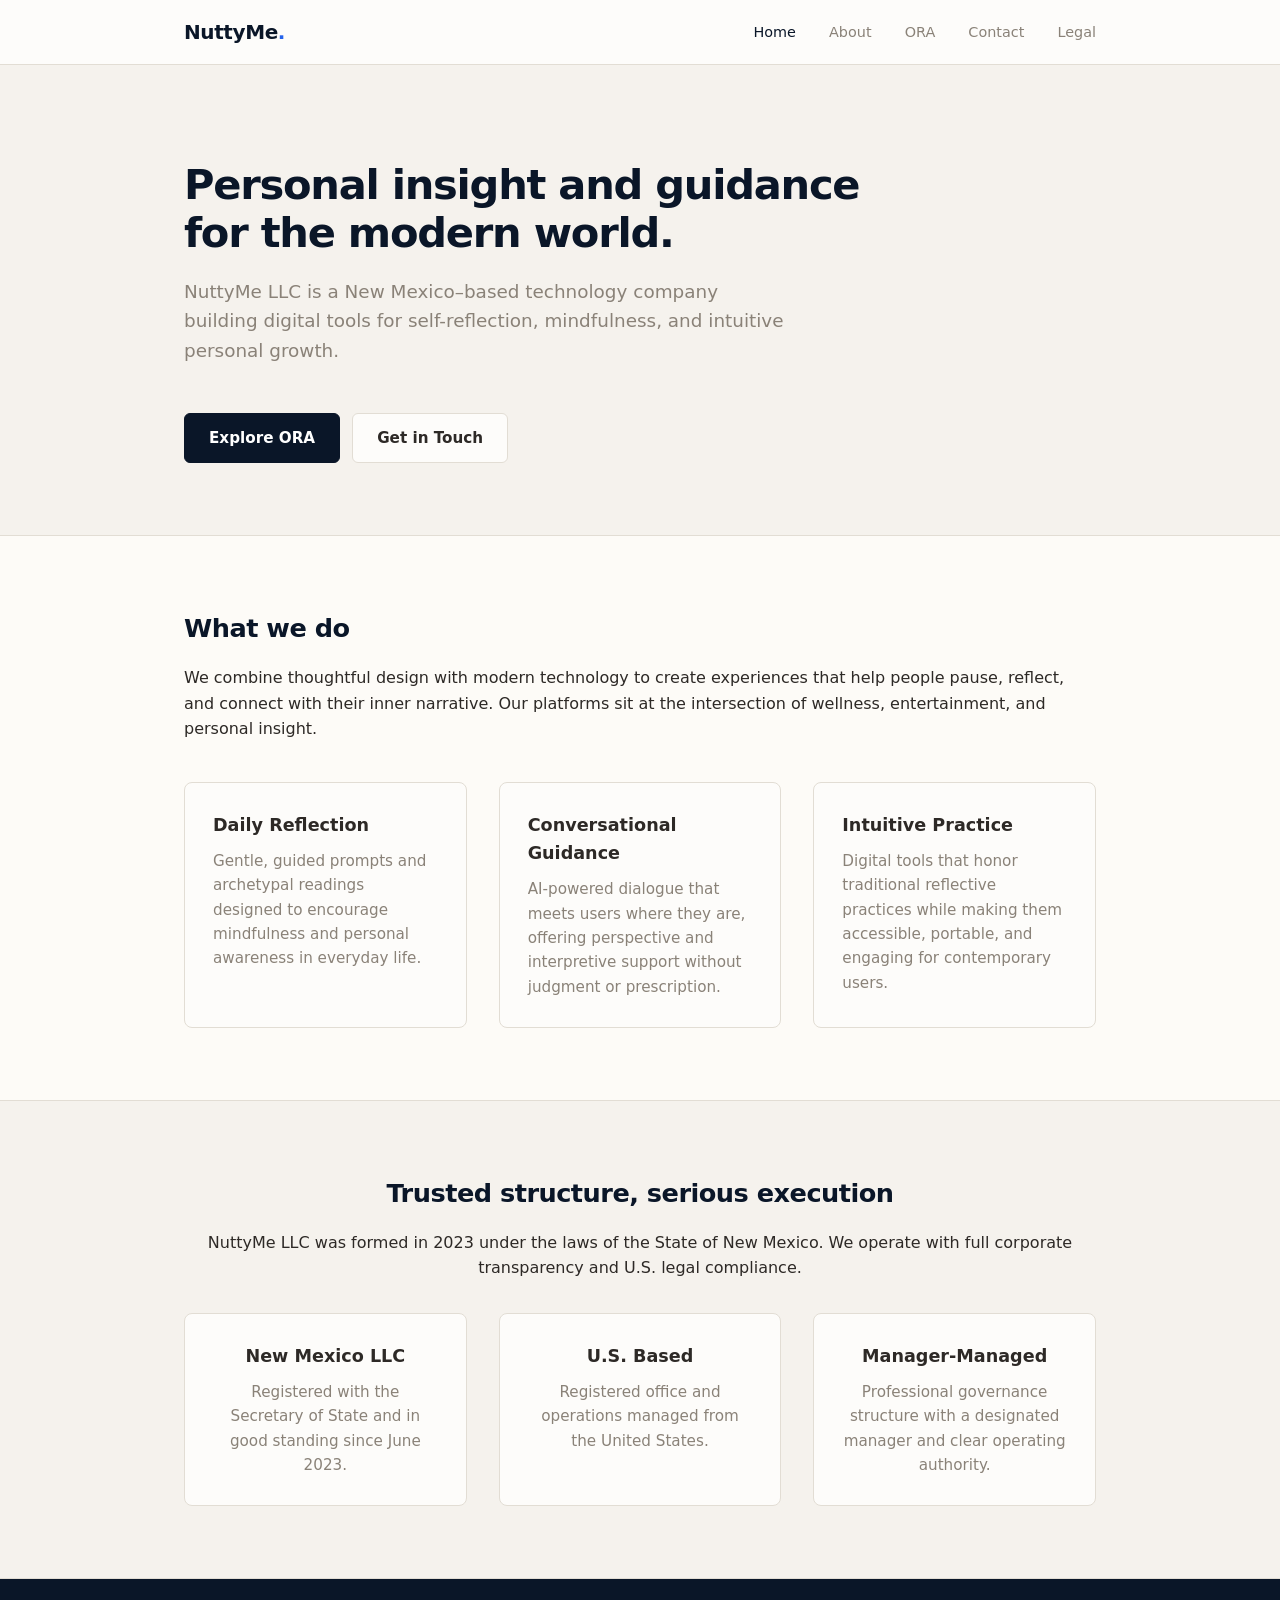
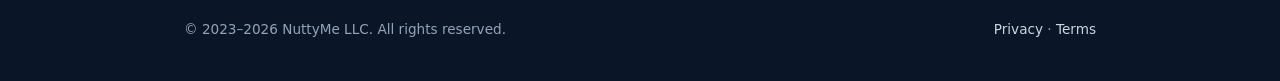
==== index.html @ 8d06dc10 "Correct positioning: ORA is a tarot and self-reflection app, not EdTech" ====
<!DOCTYPE html>
<html lang="en">
<head>
  <meta charset="UTF-8" />
  <meta name="viewport" content="width=device-width, initial-scale=1.0" />
  <title>NuttyMe LLC — Wellness &amp; Personal Insight Technology</title>
  <meta name="description" content="NuttyMe LLC develops digital wellness and personal insight platforms. Founded 2023 in New Mexico, USA." />
  <link rel="stylesheet" href="style.css" />
</head>
<body>
  <header>
    <div class="container">
      <a href="index.html" class="logo">NuttyMe<span>.</span></a>
      <nav>
        <a href="index.html" class="active">Home</a>
        <a href="about.html">About</a>
        <a href="ora.html">ORA</a>
        <a href="contact.html">Contact</a>
        <a href="legal.html">Legal</a>
      </nav>
    </div>
  </header>

  <section class="hero">
    <div class="container">
      <h1>Personal insight and guidance for the modern world.</h1>
      <p class="lead">NuttyMe LLC is a New Mexico–based technology company building digital tools for self-reflection, mindfulness, and intuitive personal growth.</p>
      <div class="cta">
        <a href="ora.html" class="btn btn-primary">Explore ORA</a>
        <a href="contact.html" class="btn btn-secondary">Get in Touch</a>
      </div>
    </div>
  </section>

  <section>
    <div class="container">
      <h2>What we do</h2>
      <p>We combine thoughtful design with modern technology to create experiences that help people pause, reflect, and connect with their inner narrative. Our platforms sit at the intersection of wellness, entertainment, and personal insight.</p>
      <div class="grid-3">
        <div class="card">
          <h3>Daily Reflection</h3>
          <p>Gentle, guided prompts and archetypal readings designed to encourage mindfulness and personal awareness in everyday life.</p>
        </div>
        <div class="card">
          <h3>Conversational Guidance</h3>
          <p>AI-powered dialogue that meets users where they are, offering perspective and interpretive support without judgment or prescription.</p>
        </div>
        <div class="card">
          <h3>Intuitive Practice</h3>
          <p>Digital tools that honor traditional reflective practices while making them accessible, portable, and engaging for contemporary users.</p>
        </div>
      </div>
    </div>
  </section>

  <section class="alt">
    <div class="container">
      <h2 class="text-center">Trusted structure, serious execution</h2>
      <p class="text-center">NuttyMe LLC was formed in 2023 under the laws of the State of New Mexico. We operate with full corporate transparency and U.S. legal compliance.</p>
      <div class="grid-3 mt-4">
        <div class="card text-center">
          <h3>New Mexico LLC</h3>
          <p>Registered with the Secretary of State and in good standing since June 2023.</p>
        </div>
        <div class="card text-center">
          <h3>U.S. Based</h3>
          <p>Registered office and operations managed from the United States.</p>
        </div>
        <div class="card text-center">
          <h3>Manager-Managed</h3>
          <p>Professional governance structure with a designated manager and clear operating authority.</p>
        </div>
      </div>
    </div>
  </section>

  <footer>
    <div class="container">
      <span>© 2023–2026 NuttyMe LLC. All rights reserved.</span>
      <span>
        <a href="legal.html">Privacy</a> · <a href="legal.html#terms">Terms</a>
      </span>
    </div>
  </footer>
</body>
</html>
---- style.css ----
/* NuttyMe LLC — Corporate Styles */
:root {
  --navy: #0a1628;
  --slate: #2d2926;
  --muted: #8a8278;
  --light: #f5f2ed;
  --border: #e2ddd4;
  --accent: #2563eb;
  --max-width: 960px;
}

* { box-sizing: border-box; margin: 0; padding: 0; }

html { scroll-behavior: smooth; }

body {
  font-family: system-ui, -apple-system, BlinkMacSystemFont, "Segoe UI", Roboto, sans-serif;
  color: var(--slate);
  line-height: 1.6;
  background: #fdfbf7;
}

.container {
  max-width: var(--max-width);
  margin: 0 auto;
  padding: 0 24px;
}

/* Header */
header {
  border-bottom: 1px solid var(--border);
  background: #fdfcfa;
  position: sticky;
  top: 0;
  z-index: 100;
}

header .container {
  display: flex;
  align-items: center;
  justify-content: space-between;
  height: 64px;
}

.logo {
  font-weight: 700;
  font-size: 1.25rem;
  color: var(--navy);
  letter-spacing: -0.02em;
  text-decoration: none;
}

.logo span { color: var(--accent); }

nav a {
  margin-left: 28px;
  text-decoration: none;
  color: var(--muted);
  font-size: 0.9rem;
  font-weight: 500;
  transition: color 0.2s;
}

nav a:hover, nav a.active { color: var(--navy); }

/* Hero */
.hero {
  padding: 96px 0 72px;
  background: var(--light);
  border-bottom: 1px solid var(--border);
}

.hero h1 {
  font-size: 2.6rem;
  font-weight: 800;
  color: var(--navy);
  line-height: 1.15;
  letter-spacing: -0.03em;
  max-width: 720px;
}

.hero p.lead {
  font-size: 1.15rem;
  color: var(--muted);
  margin-top: 20px;
  max-width: 600px;
}

.hero .cta {
  margin-top: 32px;
  display: inline-flex;
  gap: 12px;
}

.btn {
  display: inline-block;
  padding: 12px 24px;
  border-radius: 6px;
  font-size: 0.95rem;
  font-weight: 600;
  text-decoration: none;
  transition: all 0.2s;
  border: 1px solid transparent;
  cursor: pointer;
}

.btn-primary {
  background: var(--navy);
  color: #fff;
  border-color: var(--navy);
}

.btn-primary:hover { background: var(--slate); border-color: var(--slate); }

.btn-secondary {
  background: #fdfcfa;
  color: var(--slate);
  border-color: var(--border);
}

.btn-secondary:hover { border-color: var(--muted); }

/* Sections */
section { padding: 72px 0; }

section.alt { background: var(--light); border-top: 1px solid var(--border); border-bottom: 1px solid var(--border); }

h2 {
  font-size: 1.6rem;
  font-weight: 700;
  color: var(--navy);
  margin-bottom: 16px;
  letter-spacing: -0.02em;
}

h3 {
  font-size: 1.1rem;
  font-weight: 600;
  color: var(--slate);
  margin-bottom: 8px;
}

p { margin-bottom: 16px; color: var(--slate); }

/* Grid */
.grid-3 {
  display: grid;
  grid-template-columns: repeat(auto-fit, minmax(260px, 1fr));
  gap: 32px;
  margin-top: 40px;
}

.card {
  background: #fdfcfa;
  border: 1px solid var(--border);
  border-radius: 8px;
  padding: 28px;
}

.card h3 { margin-bottom: 10px; }

.card p { font-size: 0.95rem; color: var(--muted); margin-bottom: 0; }

/* About / Legal details */
.detail-row {
  display: flex;
  justify-content: space-between;
  padding: 14px 0;
  border-bottom: 1px solid var(--border);
  font-size: 0.95rem;
}

.detail-row:last-child { border-bottom: none; }

.detail-row .label { color: var(--muted); font-weight: 500; }

.detail-row .value { color: var(--slate); font-weight: 600; text-align: right; }

/* Lists */
ul.clean { list-style: none; padding: 0; }
ul.clean li {
  padding: 10px 0;
  border-bottom: 1px solid var(--border);
  font-size: 0.95rem;
}
ul.clean li:last-child { border-bottom: none; }

/* Contact */
.contact-grid {
  display: grid;
  grid-template-columns: 1fr 1fr;
  gap: 48px;
  margin-top: 32px;
}

@media (max-width: 640px) {
  .contact-grid { grid-template-columns: 1fr; }
  .hero h1 { font-size: 2rem; }
  nav a { margin-left: 16px; font-size: 0.85rem; }
}

.contact-block h3 { margin-bottom: 6px; }
.contact-block p { margin-bottom: 4px; font-size: 0.95rem; color: var(--muted); }

form label {
  display: block;
  font-size: 0.85rem;
  font-weight: 600;
  color: var(--slate);
  margin-bottom: 6px;
  margin-top: 16px;
}

form input,
form textarea {
  width: 100%;
  padding: 10px 12px;
  border: 1px solid var(--border);
  border-radius: 6px;
  font-family: inherit;
  font-size: 0.95rem;
  color: var(--slate);
}

form input:focus,
form textarea:focus {
  outline: none;
  border-color: var(--accent);
}

form button { margin-top: 20px; }

/* Legal */
.legal-nav {
  display: flex;
  gap: 24px;
  margin-bottom: 32px;
  border-bottom: 1px solid var(--border);
  padding-bottom: 12px;
}

.legal-nav a {
  text-decoration: none;
  color: var(--muted);
  font-weight: 500;
  font-size: 0.95rem;
}

.legal-nav a:hover, .legal-nav a.active { color: var(--navy); }

.legal-section { margin-bottom: 48px; }
.legal-section h3 { font-size: 1.2rem; margin-bottom: 12px; }
.legal-section p, .legal-section li { font-size: 0.92rem; color: var(--slate); }
.legal-section ul { padding-left: 20px; margin-bottom: 16px; }
.legal-section ul li { margin-bottom: 8px; }

/* Footer */
footer {
  background: var(--navy);
  color: #94a3b8;
  padding: 40px 0;
  font-size: 0.85rem;
}

footer .container {
  display: flex;
  justify-content: space-between;
  align-items: center;
  flex-wrap: wrap;
  gap: 12px;
}

footer a { color: #cbd5e1; text-decoration: none; }
footer a:hover { color: #fff; }

/* Utility */
.text-center { text-align: center; }
.mt-2 { margin-top: 16px; }
.mt-4 { margin-top: 32px; }
.mb-2 { margin-bottom: 16px; }
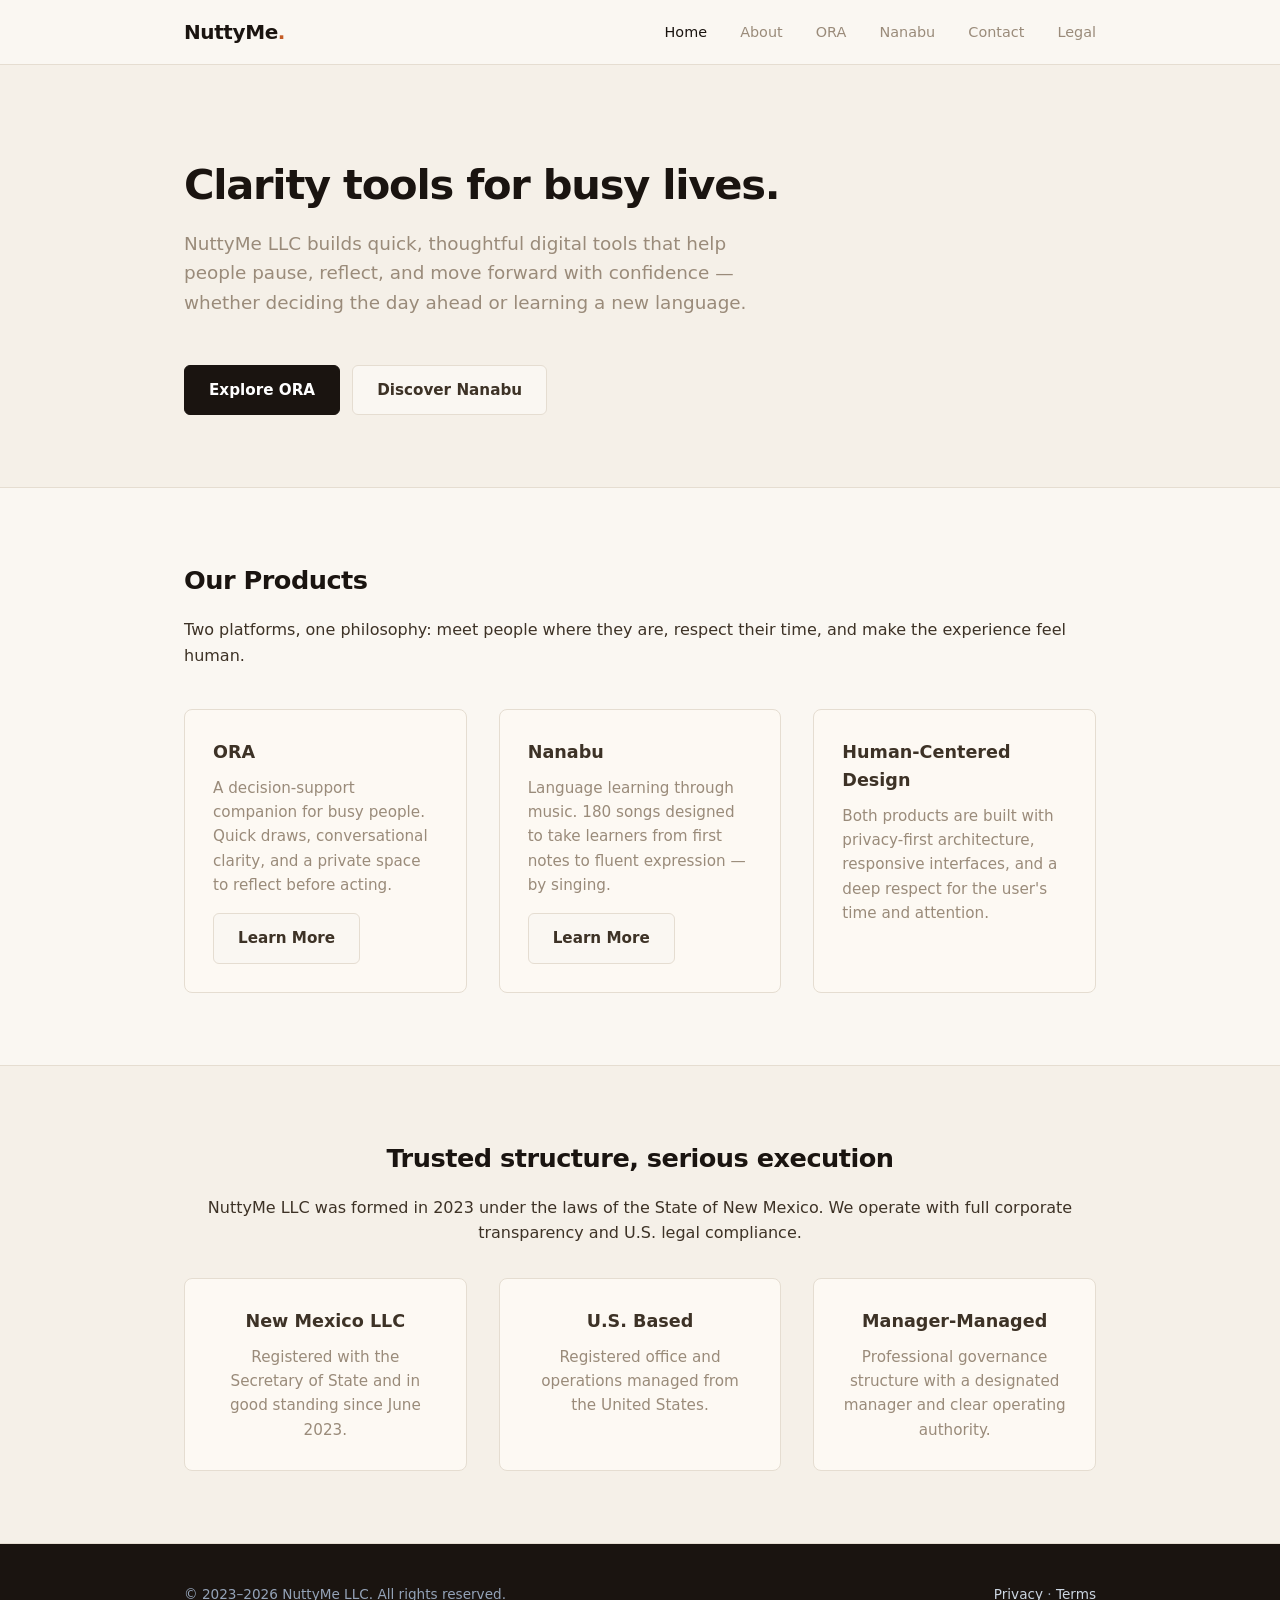
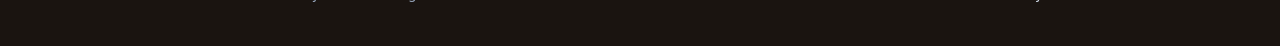
==== commit ebe92ddd: "Add Nanabu, reposition ORA as decision support, warm palette" ====
--- a/index.html
+++ b/index.html
@@ -3,8 +3,8 @@
 <head>
   <meta charset="UTF-8" />
   <meta name="viewport" content="width=device-width, initial-scale=1.0" />
-  <title>NuttyMe LLC — Wellness &amp; Personal Insight Technology</title>
-  <meta name="description" content="NuttyMe LLC develops digital wellness and personal insight platforms. Founded 2023 in New Mexico, USA." />
+  <title>NuttyMe LLC — Clarity &amp; Language Tools</title>
+  <meta name="description" content="NuttyMe LLC builds ORA, a quick decision-support app, and Nanabu, a language-learning platform powered by music." />
   <link rel="stylesheet" href="style.css" />
 </head>
 <body>
@@ -15,6 +15,7 @@
         <a href="index.html" class="active">Home</a>
         <a href="about.html">About</a>
         <a href="ora.html">ORA</a>
+        <a href="nanabu.html">Nanabu</a>
         <a href="contact.html">Contact</a>
         <a href="legal.html">Legal</a>
       </nav>
@@ -23,31 +24,33 @@
 
   <section class="hero">
     <div class="container">
-      <h1>Personal insight and guidance for the modern world.</h1>
-      <p class="lead">NuttyMe LLC is a New Mexico–based technology company building digital tools for self-reflection, mindfulness, and intuitive personal growth.</p>
+      <h1>Clarity tools for busy lives.</h1>
+      <p class="lead">NuttyMe LLC builds quick, thoughtful digital tools that help people pause, reflect, and move forward with confidence — whether deciding the day ahead or learning a new language.</p>
       <div class="cta">
         <a href="ora.html" class="btn btn-primary">Explore ORA</a>
-        <a href="contact.html" class="btn btn-secondary">Get in Touch</a>
+        <a href="nanabu.html" class="btn btn-secondary">Discover Nanabu</a>
       </div>
     </div>
   </section>
 
   <section>
     <div class="container">
-      <h2>What we do</h2>
-      <p>We combine thoughtful design with modern technology to create experiences that help people pause, reflect, and connect with their inner narrative. Our platforms sit at the intersection of wellness, entertainment, and personal insight.</p>
+      <h2>Our Products</h2>
+      <p>Two platforms, one philosophy: meet people where they are, respect their time, and make the experience feel human.</p>
       <div class="grid-3">
         <div class="card">
-          <h3>Daily Reflection</h3>
-          <p>Gentle, guided prompts and archetypal readings designed to encourage mindfulness and personal awareness in everyday life.</p>
+          <h3>ORA</h3>
+          <p>A decision-support companion for busy people. Quick draws, conversational clarity, and a private space to reflect before acting.</p>
+          <a href="ora.html" class="btn btn-secondary" style="margin-top:16px;">Learn More</a>
         </div>
         <div class="card">
-          <h3>Conversational Guidance</h3>
-          <p>AI-powered dialogue that meets users where they are, offering perspective and interpretive support without judgment or prescription.</p>
+          <h3>Nanabu</h3>
+          <p>Language learning through music. 180 songs designed to take learners from first notes to fluent expression — by singing.</p>
+          <a href="nanabu.html" class="btn btn-secondary" style="margin-top:16px;">Learn More</a>
         </div>
         <div class="card">
-          <h3>Intuitive Practice</h3>
-          <p>Digital tools that honor traditional reflective practices while making them accessible, portable, and engaging for contemporary users.</p>
+          <h3>Human-Centered Design</h3>
+          <p>Both products are built with privacy-first architecture, responsive interfaces, and a deep respect for the user's time and attention.</p>
         </div>
       </div>
     </div>
--- a/style.css
+++ b/style.css
@@ -1,11 +1,11 @@
 /* NuttyMe LLC — Corporate Styles */
 :root {
-  --navy: #0a1628;
-  --slate: #2d2926;
-  --muted: #8a8278;
-  --light: #f5f2ed;
-  --border: #e2ddd4;
-  --accent: #2563eb;
+  --navy: #1a1410;
+  --slate: #3d3226;
+  --muted: #9a8b7a;
+  --light: #f5f0e8;
+  --border: #e5ddd1;
+  --accent: #c45c26;
   --max-width: 960px;
 }
 
@@ -17,7 +17,7 @@
   font-family: system-ui, -apple-system, BlinkMacSystemFont, "Segoe UI", Roboto, sans-serif;
   color: var(--slate);
   line-height: 1.6;
-  background: #fdfbf7;
+  background: #faf7f2;
 }
 
 .container {
@@ -29,7 +29,7 @@
 /* Header */
 header {
   border-bottom: 1px solid var(--border);
-  background: #fdfcfa;
+  background: #faf7f2;
   position: sticky;
   top: 0;
   z-index: 100;
@@ -113,7 +113,7 @@
 .btn-primary:hover { background: var(--slate); border-color: var(--slate); }
 
 .btn-secondary {
-  background: #fdfcfa;
+  background: #faf7f2;
   color: var(--slate);
   border-color: var(--border);
 }
@@ -151,7 +151,7 @@
 }
 
 .card {
-  background: #fdfcfa;
+  background: #fdf9f3;
   border: 1px solid var(--border);
   border-radius: 8px;
   padding: 28px;
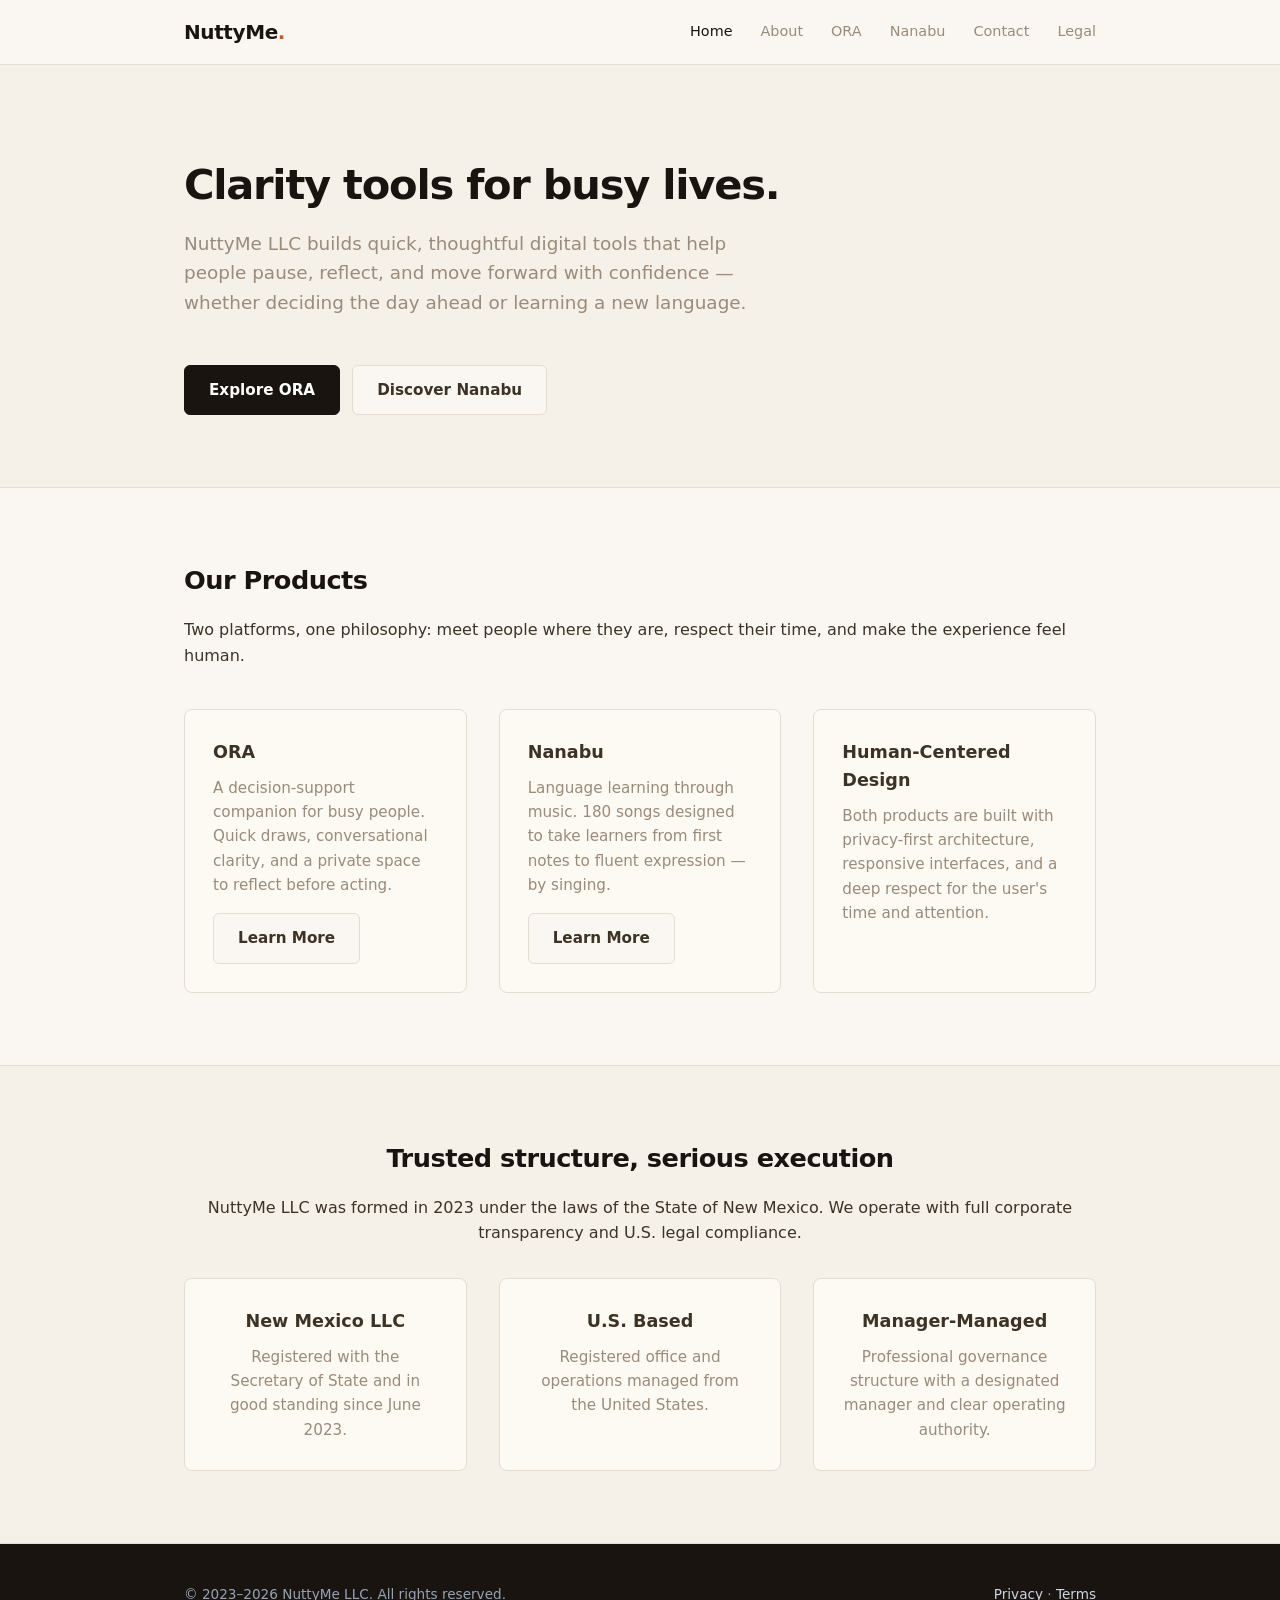
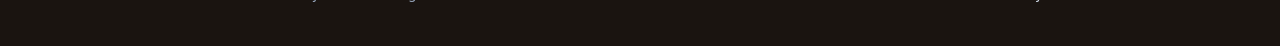
==== commit b39cbca2: "Mobile hamburger menu, accent links, Nanabu Interested CTA" ====
--- a/index.html
+++ b/index.html
@@ -11,6 +11,12 @@
   <header>
     <div class="container">
       <a href="index.html" class="logo">NuttyMe<span>.</span></a>
+      <input type="checkbox" id="menu-toggle" class="menu-toggle">
+      <label for="menu-toggle" class="hamburger">
+        <span></span>
+        <span></span>
+        <span></span>
+      </label>
       <nav>
         <a href="index.html" class="active">Home</a>
         <a href="about.html">About</a>
--- a/style.css
+++ b/style.css
@@ -20,6 +20,8 @@
   background: #faf7f2;
 }
 
+a { color: var(--accent); text-decoration: underline; text-underline-offset: 2px; }
+
 .container {
   max-width: var(--max-width);
   margin: 0 auto;
@@ -51,6 +53,45 @@
 }
 
 .logo span { color: var(--accent); }
+
+/* Mobile menu */
+.menu-toggle {
+  display: none;
+}
+
+.hamburger {
+  display: none;
+  flex-direction: column;
+  justify-content: space-between;
+  width: 24px;
+  height: 18px;
+  cursor: pointer;
+  z-index: 110;
+}
+
+.hamburger span {
+  display: block;
+  height: 2px;
+  background: var(--navy);
+  border-radius: 2px;
+  transition: all 0.3s;
+}
+
+.menu-toggle:checked ~ .hamburger span:nth-child(1) {
+  transform: rotate(45deg) translate(5px, 6px);
+}
+
+.menu-toggle:checked ~ .hamburger span:nth-child(2) {
+  opacity: 0;
+}
+
+.menu-toggle:checked ~ .hamburger span:nth-child(3) {
+  transform: rotate(-45deg) translate(5px, -6px);
+}
+
+nav {
+  display: flex;
+}
 
 nav a {
   margin-left: 28px;
@@ -63,6 +104,33 @@
 
 nav a:hover, nav a.active { color: var(--navy); }
 
+@media (max-width: 640px) {
+  .hamburger { display: flex; }
+  nav {
+    position: fixed;
+    top: 64px;
+    left: 0;
+    right: 0;
+    bottom: 0;
+    background: #faf7f2;
+    flex-direction: column;
+    align-items: center;
+    justify-content: flex-start;
+    padding-top: 48px;
+    gap: 32px;
+    transform: translateX(100%);
+    transition: transform 0.3s ease;
+    z-index: 99;
+  }
+  .menu-toggle:checked ~ nav {
+    transform: translateX(0);
+  }
+  nav a {
+    margin-left: 0;
+    font-size: 1.2rem;
+  }
+}
+
 /* Hero */
 .hero {
   padding: 96px 0 72px;
@@ -196,7 +264,6 @@
 @media (max-width: 640px) {
   .contact-grid { grid-template-columns: 1fr; }
   .hero h1 { font-size: 2rem; }
-  nav a { margin-left: 16px; font-size: 0.85rem; }
 }
 
 .contact-block h3 { margin-bottom: 6px; }
@@ -273,6 +340,9 @@
 footer a { color: #cbd5e1; text-decoration: none; }
 footer a:hover { color: #fff; }
 
+.btn { text-decoration: none; }
+.legal-nav a { text-decoration: none; }
+
 /* Utility */
 .text-center { text-align: center; }
 .mt-2 { margin-top: 16px; }
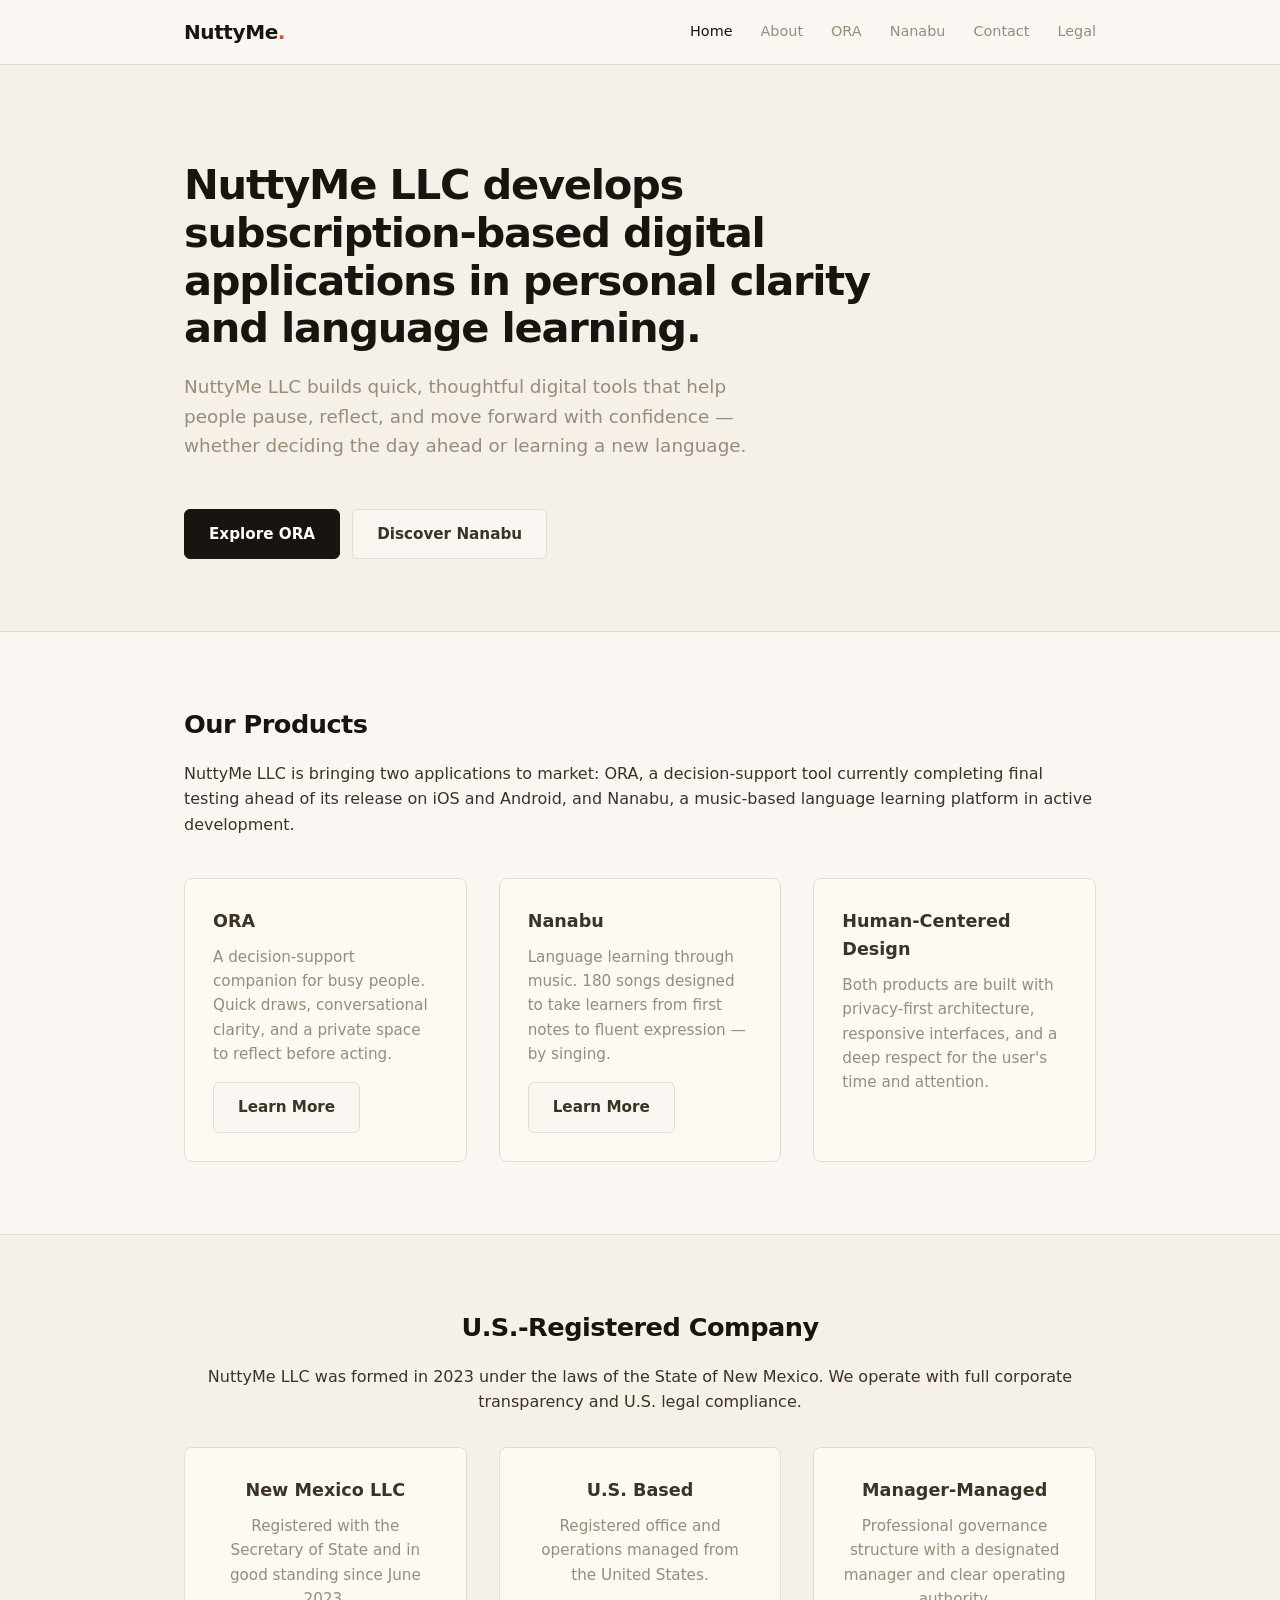
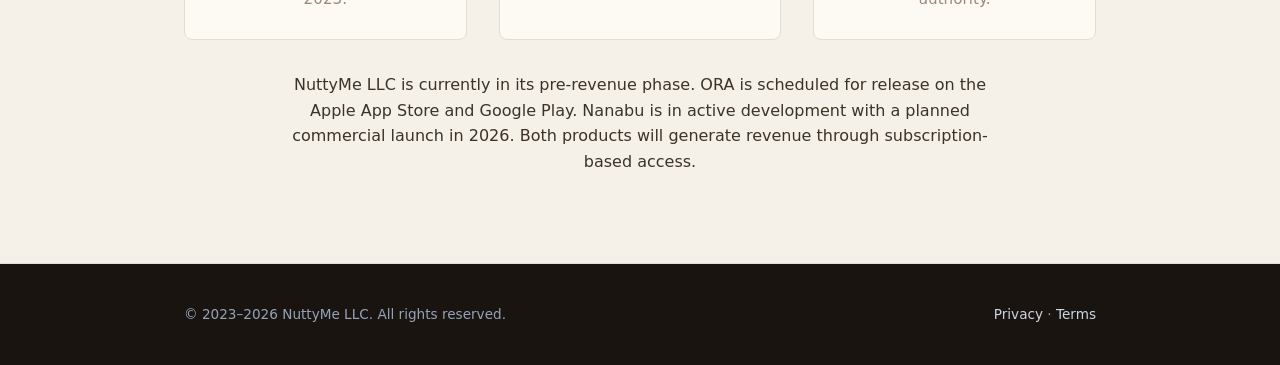
==== commit 89dc0041: "Mise à jour éditoriale complète — ton corporate pour crédibilité bancaire" ====
--- a/index.html
+++ b/index.html
@@ -30,7 +30,7 @@
 
   <section class="hero">
     <div class="container">
-      <h1>Clarity tools for busy lives.</h1>
+      <h1>NuttyMe LLC develops subscription-based digital applications in personal clarity and language learning.</h1>
       <p class="lead">NuttyMe LLC builds quick, thoughtful digital tools that help people pause, reflect, and move forward with confidence — whether deciding the day ahead or learning a new language.</p>
       <div class="cta">
         <a href="ora.html" class="btn btn-primary">Explore ORA</a>
@@ -42,7 +42,7 @@
   <section>
     <div class="container">
       <h2>Our Products</h2>
-      <p>Two platforms, one philosophy: meet people where they are, respect their time, and make the experience feel human.</p>
+      <p>NuttyMe LLC is bringing two applications to market: ORA, a decision-support tool currently completing final testing ahead of its release on iOS and Android, and Nanabu, a music-based language learning platform in active development.</p>
       <div class="grid-3">
         <div class="card">
           <h3>ORA</h3>
@@ -64,7 +64,7 @@
 
   <section class="alt">
     <div class="container">
-      <h2 class="text-center">Trusted structure, serious execution</h2>
+      <h2 class="text-center">U.S.-Registered Company</h2>
       <p class="text-center">NuttyMe LLC was formed in 2023 under the laws of the State of New Mexico. We operate with full corporate transparency and U.S. legal compliance.</p>
       <div class="grid-3 mt-4">
         <div class="card text-center">
@@ -80,6 +80,7 @@
           <p>Professional governance structure with a designated manager and clear operating authority.</p>
         </div>
       </div>
+      <p class="mt-4 text-center" style="max-width: 720px; margin-left: auto; margin-right: auto;">NuttyMe LLC is currently in its pre-revenue phase. ORA is scheduled for release on the Apple App Store and Google Play. Nanabu is in active development with a planned commercial launch in 2026. Both products will generate revenue through subscription-based access.</p>
     </div>
   </section>
 
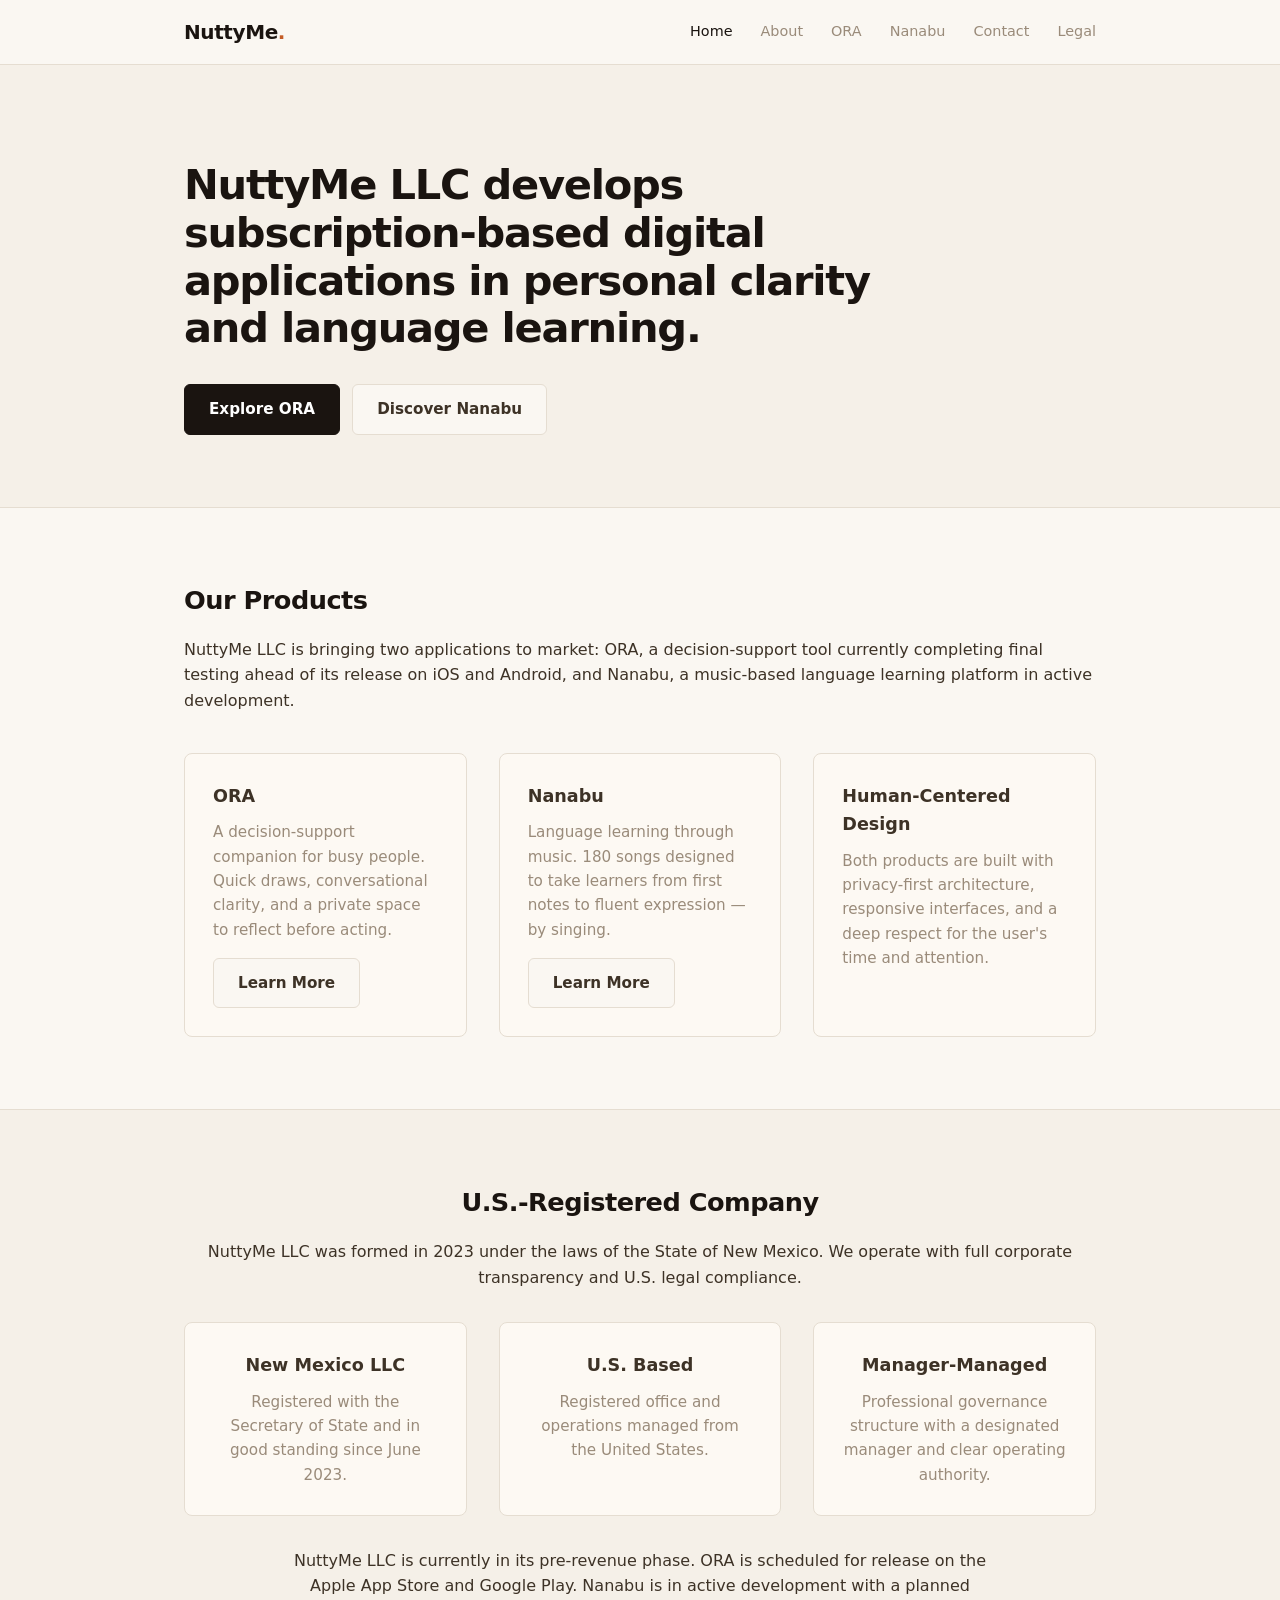
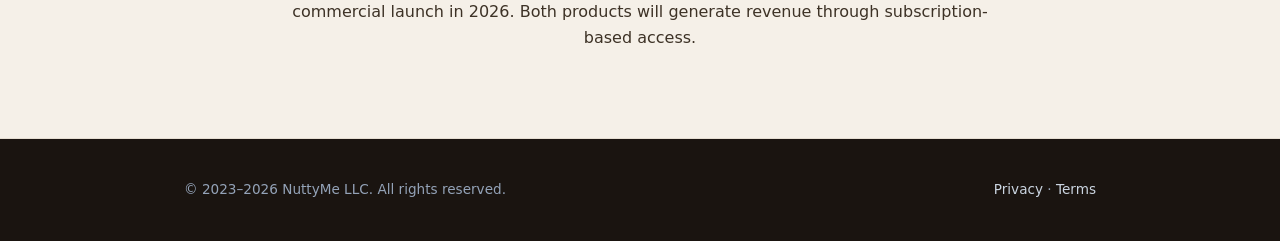
==== commit b39426bd: "fix(home): enlever doublon sous-titre (déjà dans headline)" ====
--- a/index.html
+++ b/index.html
@@ -31,7 +31,6 @@
   <section class="hero">
     <div class="container">
       <h1>NuttyMe LLC develops subscription-based digital applications in personal clarity and language learning.</h1>
-      <p class="lead">NuttyMe LLC builds quick, thoughtful digital tools that help people pause, reflect, and move forward with confidence — whether deciding the day ahead or learning a new language.</p>
       <div class="cta">
         <a href="ora.html" class="btn btn-primary">Explore ORA</a>
         <a href="nanabu.html" class="btn btn-secondary">Discover Nanabu</a>
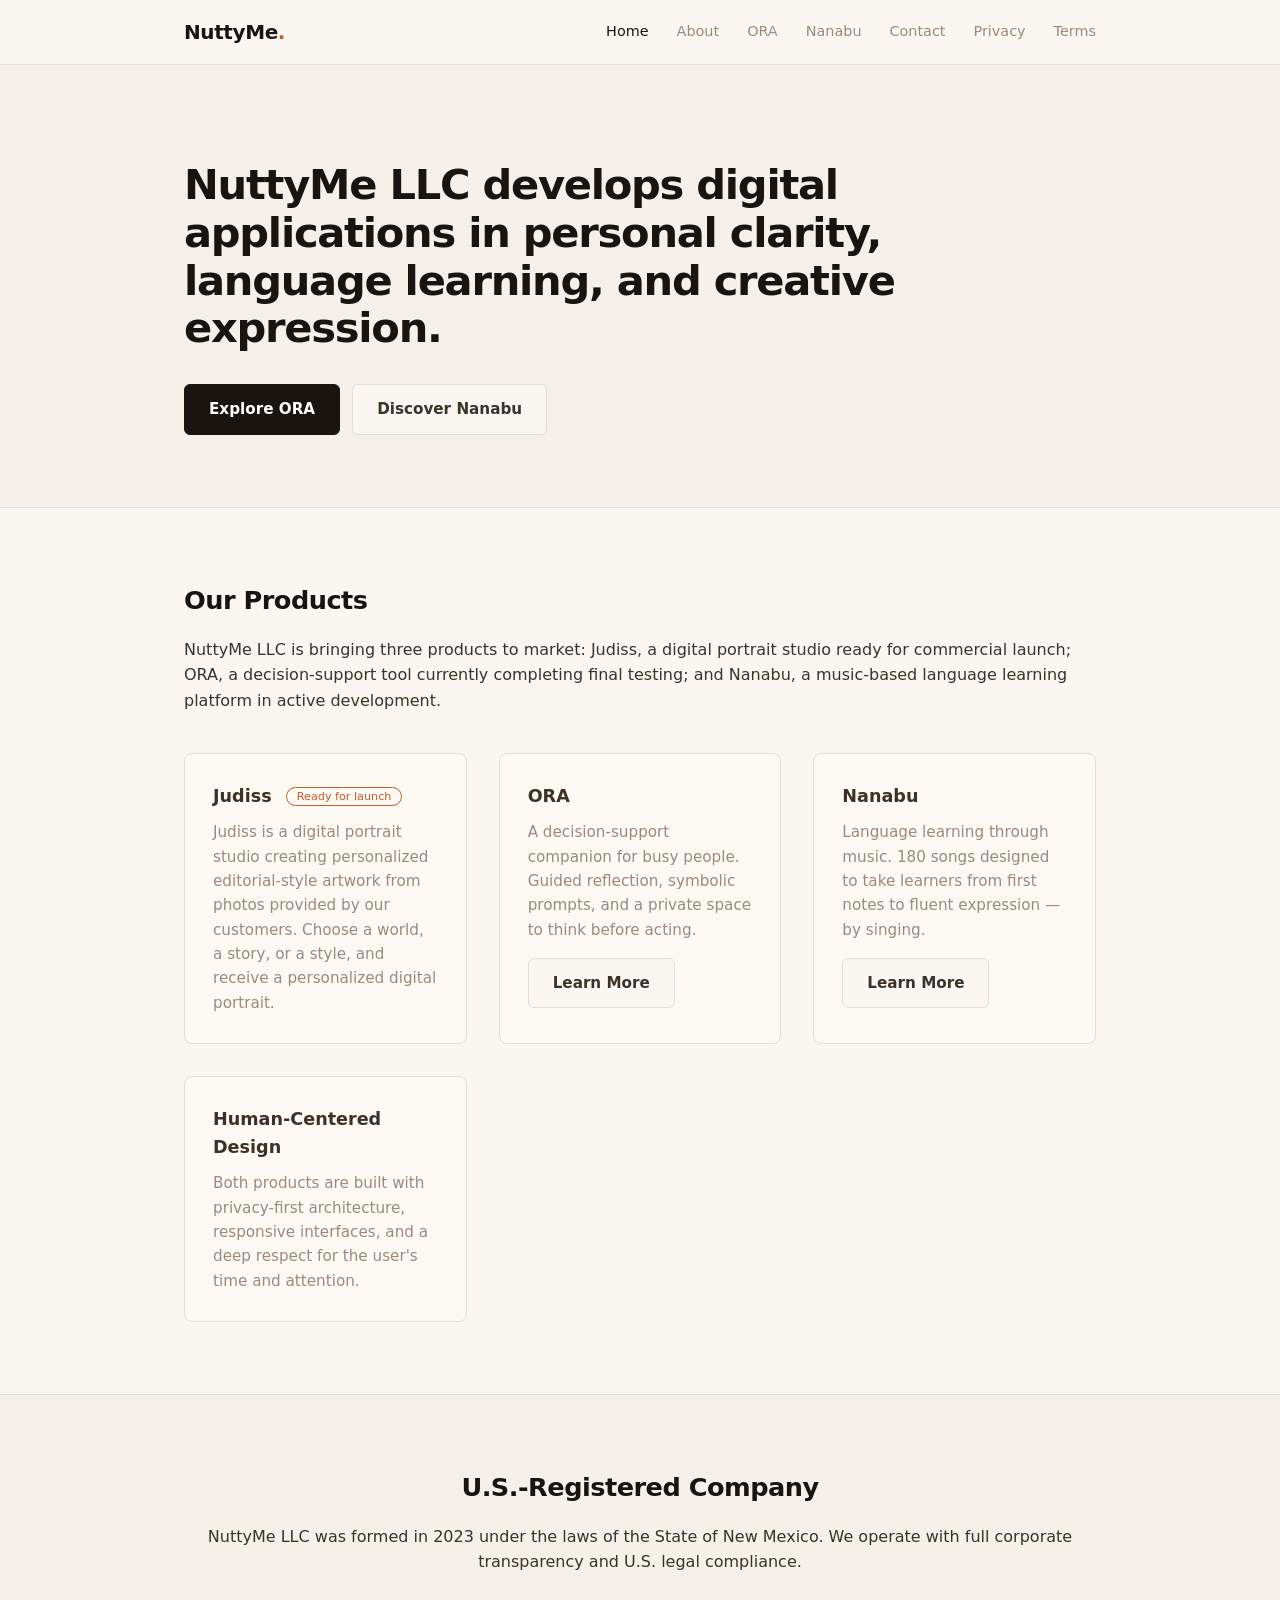
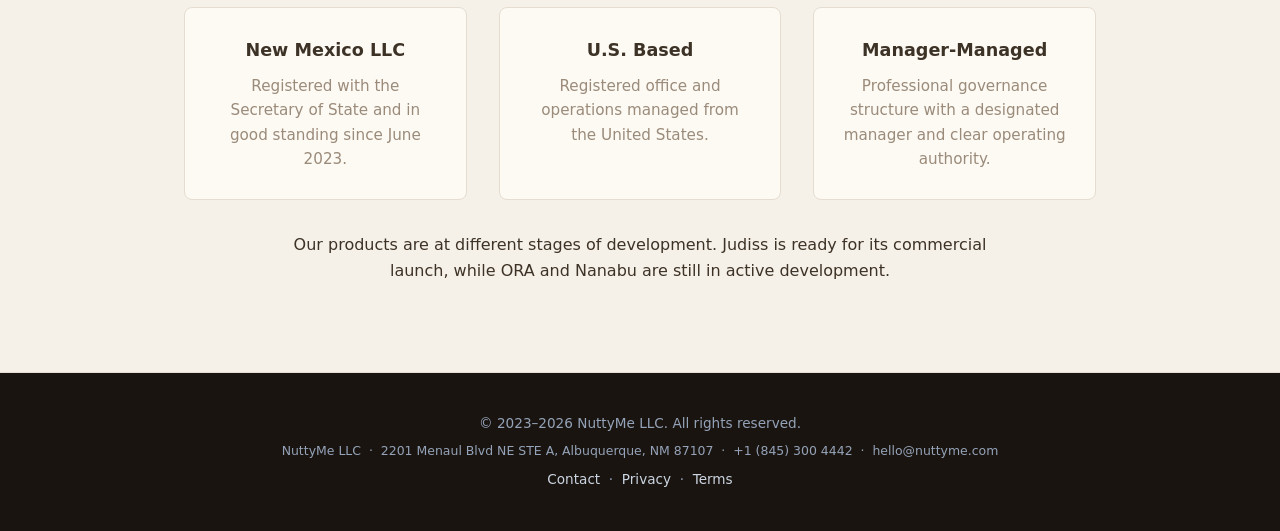
==== commit 7369af1e: "Add Judiss product page updates - Add Judiss card with 'Ready for launch' badge to homepage - Update" ====
--- a/index.html
+++ b/index.html
@@ -4,7 +4,7 @@
   <meta charset="UTF-8" />
   <meta name="viewport" content="width=device-width, initial-scale=1.0" />
   <title>NuttyMe LLC — Clarity &amp; Language Tools</title>
-  <meta name="description" content="NuttyMe LLC builds ORA, a quick decision-support app, and Nanabu, a language-learning platform powered by music." />
+  <meta name="description" content="NuttyMe LLC builds ORA, a decision-support app, and Nanabu, a language-learning platform powered by music." />
   <link rel="stylesheet" href="style.css" />
 </head>
 <body>
@@ -23,14 +23,15 @@
         <a href="ora.html">ORA</a>
         <a href="nanabu.html">Nanabu</a>
         <a href="contact.html">Contact</a>
-        <a href="legal.html">Legal</a>
+        <a href="privacy.html">Privacy</a>
+        <a href="legal.html">Terms</a>
       </nav>
     </div>
   </header>
 
   <section class="hero">
     <div class="container">
-      <h1>NuttyMe LLC develops subscription-based digital applications in personal clarity and language learning.</h1>
+      <h1>NuttyMe LLC develops digital applications in personal clarity, language learning, and creative expression.</h1>
       <div class="cta">
         <a href="ora.html" class="btn btn-primary">Explore ORA</a>
         <a href="nanabu.html" class="btn btn-secondary">Discover Nanabu</a>
@@ -41,11 +42,15 @@
   <section>
     <div class="container">
       <h2>Our Products</h2>
-      <p>NuttyMe LLC is bringing two applications to market: ORA, a decision-support tool currently completing final testing ahead of its release on iOS and Android, and Nanabu, a music-based language learning platform in active development.</p>
+      <p>NuttyMe LLC is bringing three products to market: Judiss, a digital portrait studio ready for commercial launch; ORA, a decision-support tool currently completing final testing; and Nanabu, a music-based language learning platform in active development.</p>
       <div class="grid-3">
         <div class="card">
+          <h3>Judiss <span style="font-size:0.7rem; font-weight:500; color:var(--accent); border:1px solid var(--accent); border-radius:20px; padding:2px 10px; margin-left:8px; vertical-align:middle; white-space:nowrap;">Ready for launch</span></h3>
+          <p>Judiss is a digital portrait studio creating personalized editorial-style artwork from photos provided by our customers. Choose a world, a story, or a style, and receive a personalized digital portrait.</p>
+        </div>
+        <div class="card">
           <h3>ORA</h3>
-          <p>A decision-support companion for busy people. Quick draws, conversational clarity, and a private space to reflect before acting.</p>
+          <p>A decision-support companion for busy people. Guided reflection, symbolic prompts, and a private space to think before acting.</p>
           <a href="ora.html" class="btn btn-secondary" style="margin-top:16px;">Learn More</a>
         </div>
         <div class="card">
@@ -79,15 +84,18 @@
           <p>Professional governance structure with a designated manager and clear operating authority.</p>
         </div>
       </div>
-      <p class="mt-4 text-center" style="max-width: 720px; margin-left: auto; margin-right: auto;">NuttyMe LLC is currently in its pre-revenue phase. ORA is scheduled for release on the Apple App Store and Google Play. Nanabu is in active development with a planned commercial launch in 2026. Both products will generate revenue through subscription-based access.</p>
+      <p class="mt-4 text-center" style="max-width: 720px; margin-left: auto; margin-right: auto;">Our products are at different stages of development. Judiss is ready for its commercial launch, while ORA and Nanabu are still in active development.</p>
     </div>
   </section>
 
   <footer>
     <div class="container">
       <span>© 2023–2026 NuttyMe LLC. All rights reserved.</span>
+      <span class="footer-contact">
+        NuttyMe LLC &nbsp;·&nbsp; 2201 Menaul Blvd NE STE A, Albuquerque, NM 87107 &nbsp;·&nbsp; +1 (845) 300 4442 &nbsp;·&nbsp; hello@nuttyme.com
+      </span>
       <span>
-        <a href="legal.html">Privacy</a> · <a href="legal.html#terms">Terms</a>
+        <a href="contact.html">Contact</a> &nbsp;·&nbsp; <a href="privacy.html">Privacy</a> &nbsp;·&nbsp; <a href="legal.html#terms">Terms</a>
       </span>
     </div>
   </footer>
--- a/style.css
+++ b/style.css
@@ -331,10 +331,16 @@
 
 footer .container {
   display: flex;
-  justify-content: space-between;
+  flex-direction: column;
   align-items: center;
-  flex-wrap: wrap;
-  gap: 12px;
+  gap: 8px;
+  text-align: center;
+}
+
+.footer-contact {
+  font-size: 0.78rem;
+  color: #94a3b8;
+  line-height: 1.5;
 }
 
 footer a { color: #cbd5e1; text-decoration: none; }
@@ -342,6 +348,95 @@
 
 .btn { text-decoration: none; }
 .legal-nav a { text-decoration: none; }
+
+/* Pricing tables */
+.pricing-grid {
+  display: grid;
+  grid-template-columns: repeat(auto-fit, minmax(220px, 1fr));
+  gap: 24px;
+  margin-top: 32px;
+}
+.pricing-card {
+  background: #fdf9f3;
+  border: 1px solid var(--border);
+  border-radius: 8px;
+  padding: 28px 24px;
+  text-align: center;
+}
+.pricing-card.featured {
+  border-color: var(--accent);
+  box-shadow: 0 0 0 1px var(--accent);
+}
+.pricing-card h3 { margin-bottom: 4px; }
+.pricing-card .price {
+  font-size: 2rem;
+  font-weight: 700;
+  color: var(--navy);
+  margin: 12px 0 4px;
+}
+.pricing-card .price-period { font-size: 0.85rem; color: var(--muted); }
+.pricing-card ul { list-style: none; padding: 0; margin: 16px 0; }
+.pricing-card ul li {
+  padding: 6px 0;
+  font-size: 0.88rem;
+  color: var(--slate);
+  border-bottom: 1px solid var(--border);
+}
+.pricing-card ul li:last-child { border-bottom: none; }
+
+/* Product detail sections */
+.prod-detail {
+  margin-top: 48px;
+  padding-top: 32px;
+  border-top: 1px solid var(--border);
+}
+.prod-detail h2 { margin-bottom: 16px; }
+.detail-grid {
+  display: grid;
+  grid-template-columns: repeat(auto-fit, minmax(280px, 1fr));
+  gap: 32px;
+  margin-top: 24px;
+}
+.detail-item h3 { margin-bottom: 8px; }
+.detail-item p, .detail-item li { font-size: 0.92rem; color: var(--slate); }
+.detail-item ul { list-style: none; padding: 0; }
+.detail-item ul li { padding: 4px 0; }
+
+/* App screenshots */
+.screenshots {
+  display: grid;
+  grid-template-columns: repeat(auto-fit, minmax(160px, 1fr));
+  gap: 16px;
+  margin-top: 20px;
+}
+.screenshots img {
+  width: 100%;
+  border-radius: 12px;
+  border: 1px solid var(--border);
+}
+
+/* Social links */
+.social-links {
+  display: flex;
+  gap: 16px;
+  margin-top: 12px;
+}
+.social-links a {
+  display: inline-flex;
+  align-items: center;
+  gap: 6px;
+  padding: 8px 16px;
+  border: 1px solid var(--border);
+  border-radius: 6px;
+  font-size: 0.9rem;
+  color: var(--slate);
+  text-decoration: none;
+  transition: all 0.2s;
+}
+.social-links a:hover {
+  border-color: var(--accent);
+  color: var(--accent);
+}
 
 /* Utility */
 .text-center { text-align: center; }
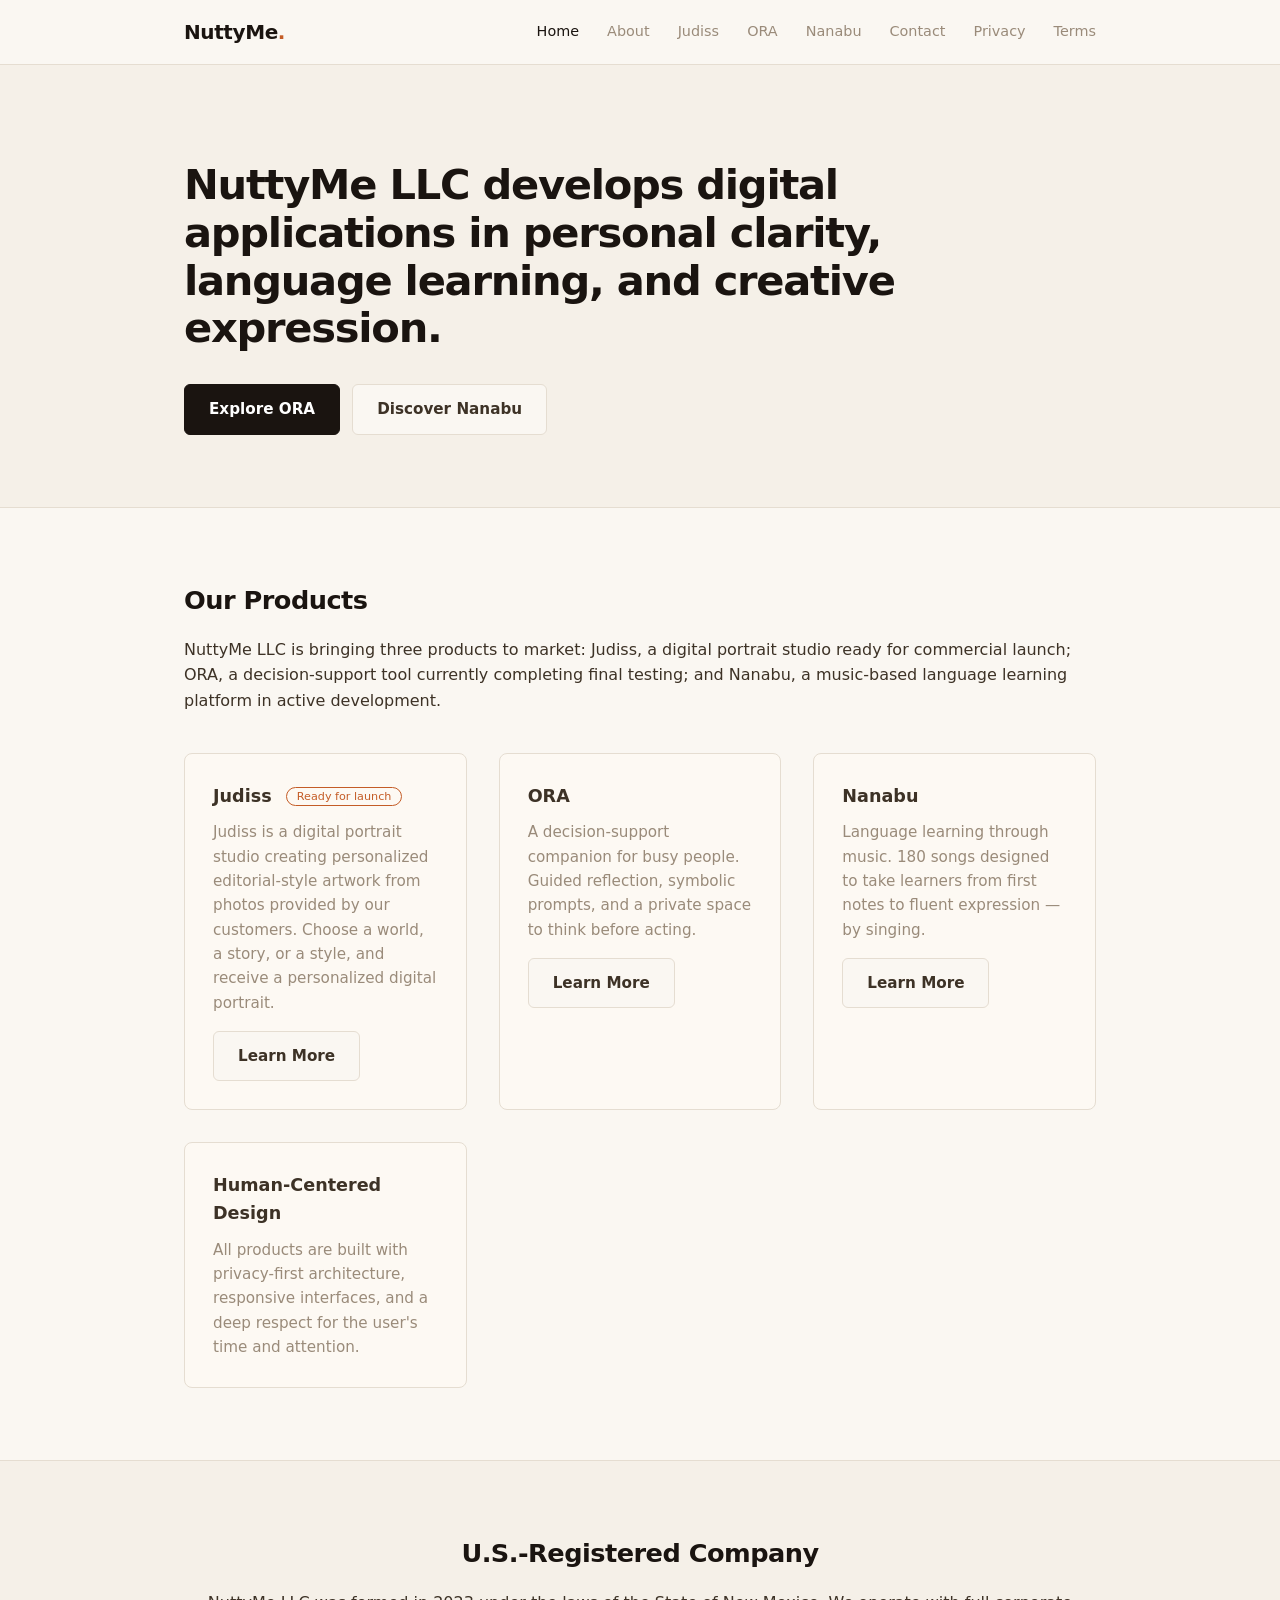
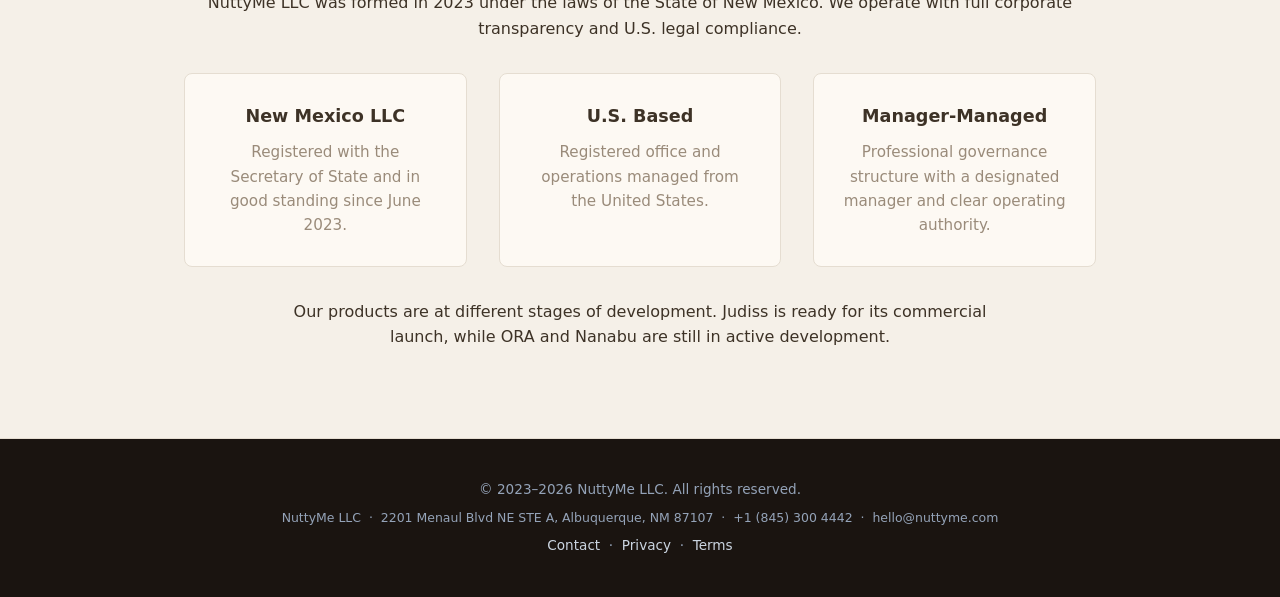
==== commit 87058c5f: "Add Judiss product page /judiss + nav across site - New /judiss page: hero, 'What is Judiss?', 'How " ====
--- a/index.html
+++ b/index.html
@@ -4,7 +4,7 @@
   <meta charset="UTF-8" />
   <meta name="viewport" content="width=device-width, initial-scale=1.0" />
   <title>NuttyMe LLC — Clarity &amp; Language Tools</title>
-  <meta name="description" content="NuttyMe LLC builds ORA, a decision-support app, and Nanabu, a language-learning platform powered by music." />
+  <meta name="description" content="NuttyMe LLC develops Judiss, ORA, and Nanabu — digital applications in creative expression, clarity, and language learning." />
   <link rel="stylesheet" href="style.css" />
 </head>
 <body>
@@ -20,6 +20,7 @@
       <nav>
         <a href="index.html" class="active">Home</a>
         <a href="about.html">About</a>
+        <a href="judiss.html">Judiss</a>
         <a href="ora.html">ORA</a>
         <a href="nanabu.html">Nanabu</a>
         <a href="contact.html">Contact</a>
@@ -47,6 +48,7 @@
         <div class="card">
           <h3>Judiss <span style="font-size:0.7rem; font-weight:500; color:var(--accent); border:1px solid var(--accent); border-radius:20px; padding:2px 10px; margin-left:8px; vertical-align:middle; white-space:nowrap;">Ready for launch</span></h3>
           <p>Judiss is a digital portrait studio creating personalized editorial-style artwork from photos provided by our customers. Choose a world, a story, or a style, and receive a personalized digital portrait.</p>
+          <a href="judiss.html" class="btn btn-secondary" style="margin-top:16px;">Learn More</a>
         </div>
         <div class="card">
           <h3>ORA</h3>
@@ -60,7 +62,7 @@
         </div>
         <div class="card">
           <h3>Human-Centered Design</h3>
-          <p>Both products are built with privacy-first architecture, responsive interfaces, and a deep respect for the user's time and attention.</p>
+          <p>All products are built with privacy-first architecture, responsive interfaces, and a deep respect for the user's time and attention.</p>
         </div>
       </div>
     </div>
